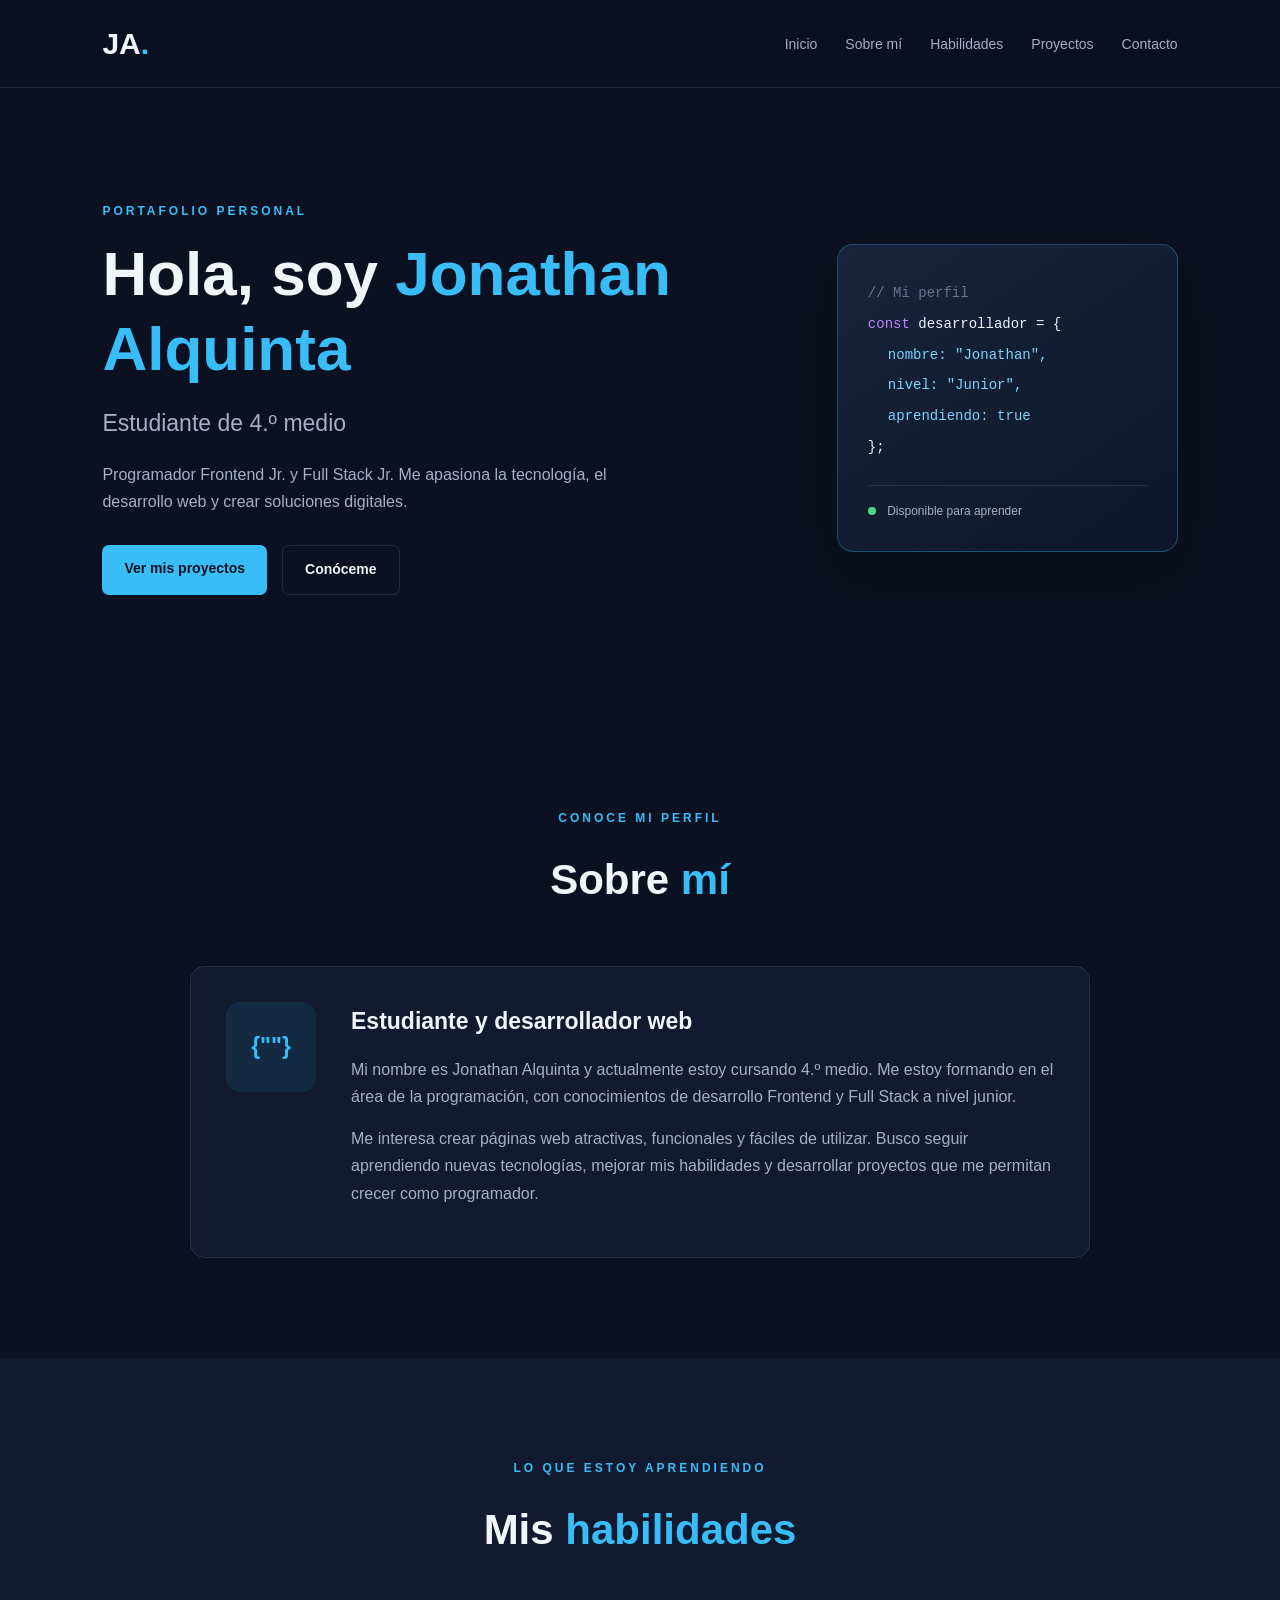
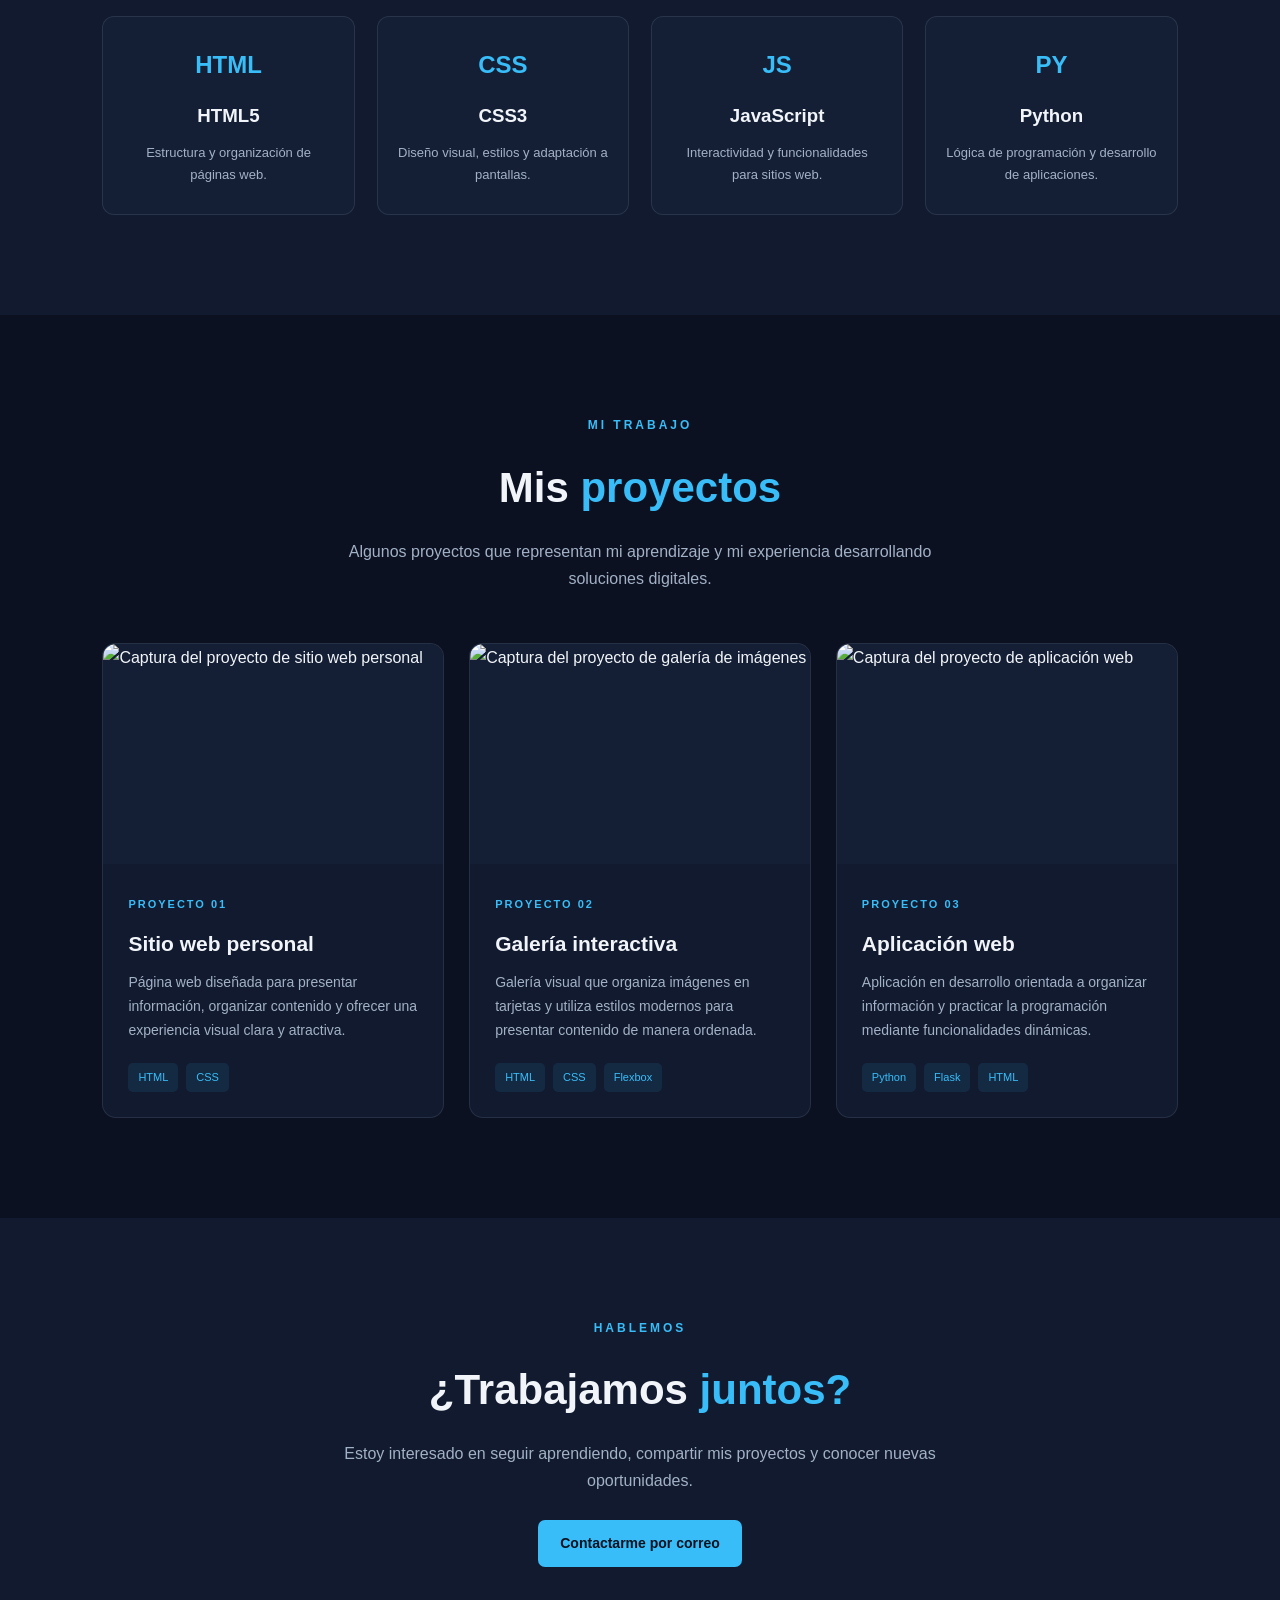
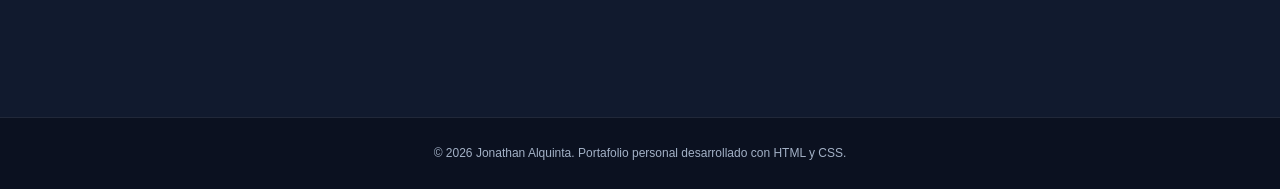
==== index.html @ adeefedc "sdsd dsfsd" ====
<!DOCTYPE html>
<html lang="es">
<head>
    <meta charset="UTF-8">
    <meta name="viewport" content="width=device-width, initial-scale=1.0">

    <title>Jonathan Alquinta | Portafolio</title>

    <link rel="stylesheet" href="style.css">
</head>

<body>

    <!-- Barra de navegación -->
    <header>
        <nav class="navbar">
            <a href="#inicio" class="logo">JA<span>.</span></a>

            <ul class="nav-links">
                <li><a href="#inicio">Inicio</a></li>
                <li><a href="#sobre-mi">Sobre mí</a></li>
                <li><a href="#habilidades">Habilidades</a></li>
                <li><a href="#proyectos">Proyectos</a></li>
                <li><a href="#contacto">Contacto</a></li>
            </ul>
        </nav>
    </header>

    <main>

        <!-- Portada principal -->
        <section id="inicio" class="hero">
            <div class="hero-content">
                <p class="etiqueta">PORTAFOLIO PERSONAL</p>

                <h1>Hola, soy <span>Jonathan Alquinta</span></h1>

                <h2>Estudiante de 4.º medio</h2>

                <p class="hero-description">
                    Programador Frontend Jr. y Full Stack Jr.
                    Me apasiona la tecnología, el desarrollo web
                    y crear soluciones digitales.
                </p>

                <div class="hero-buttons">
                    <a href="#proyectos" class="btn btn-primary">
                        Ver mis proyectos
                    </a>

                    <a href="#sobre-mi" class="btn btn-secondary">
                        Conóceme
                    </a>
                </div>
            </div>

            <div class="hero-decoration">
                <div class="code-card">
                    <p class="code-comment">// Mi perfil</p>
                    <p><span>const</span> desarrollador = {</p>
                    <p class="code-indent">nombre: "Jonathan",</p>
                    <p class="code-indent">nivel: "Junior",</p>
                    <p class="code-indent">aprendiendo: true</p>
                    <p>};</p>
                    <div class="code-status">
                        <span></span> Disponible para aprender
                    </div>
                </div>
            </div>
        </section>

        <!-- Sobre mí -->
        <section id="sobre-mi" class="section">
            <div class="section-heading">
                <p class="etiqueta">CONOCE MI PERFIL</p>
                <h2>Sobre <span>mí</span></h2>
            </div>

            <div class="about-content">
                <div class="about-icon">{"</>"}</div>

                <div class="about-text">
                    <h3>Estudiante y desarrollador web</h3>

                    <p>
                        Mi nombre es Jonathan Alquinta y actualmente
                        estoy cursando 4.º medio. Me estoy formando
                        en el área de la programación, con conocimientos
                        de desarrollo Frontend y Full Stack a nivel junior.
                    </p>

                    <p>
                        Me interesa crear páginas web atractivas,
                        funcionales y fáciles de utilizar. Busco seguir
                        aprendiendo nuevas tecnologías, mejorar mis
                        habilidades y desarrollar proyectos que me
                        permitan crecer como programador.
                    </p>
                </div>
            </div>
        </section>

        <!-- Habilidades -->
        <section id="habilidades" class="section skills-section">
            <div class="section-heading">
                <p class="etiqueta">LO QUE ESTOY APRENDIENDO</p>
                <h2>Mis <span>habilidades</span></h2>
            </div>

            <div class="skills-grid">
                <article class="skill-card">
                    <div class="skill-icon">HTML</div>
                    <h3>HTML5</h3>
                    <p>Estructura y organización de páginas web.</p>
                </article>

                <article class="skill-card">
                    <div class="skill-icon">CSS</div>
                    <h3>CSS3</h3>
                    <p>Diseño visual, estilos y adaptación a pantallas.</p>
                </article>

                <article class="skill-card">
                    <div class="skill-icon">JS</div>
                    <h3>JavaScript</h3>
                    <p>Interactividad y funcionalidades para sitios web.</p>
                </article>

                <article class="skill-card">
                    <div class="skill-icon">PY</div>
                    <h3>Python</h3>
                    <p>Lógica de programación y desarrollo de aplicaciones.</p>
                </article>
            </div>
        </section>

        <!-- Proyectos: exactamente tres tarjetas -->
        <section id="proyectos" class="section">
            <div class="section-heading">
                <p class="etiqueta">MI TRABAJO</p>
                <h2>Mis <span>proyectos</span></h2>
                <p class="section-description">
                    Algunos proyectos que representan mi aprendizaje
                    y mi experiencia desarrollando soluciones digitales.
                </p>
            </div>

            <div class="projects-grid">

                <!-- Proyecto 1 -->
                <article class="project-card">
                    <img
                        src="imagenes/proyecto1.jpg"
                        alt="Captura del proyecto de sitio web personal"
                        class="project-image"
                    >

                    <div class="project-info">
                        <span class="project-number">PROYECTO 01</span>
                        <h3>Sitio web personal</h3>

                        <p>
                            Página web diseñada para presentar información,
                            organizar contenido y ofrecer una experiencia
                            visual clara y atractiva.
                        </p>

                        <div class="tags">
                            <span>HTML</span>
                            <span>CSS</span>
                        </div>
                    </div>
                </article>

                <!-- Proyecto 2 -->
                <article class="project-card">
                    <img
                        src="imagenes/proyecto2.jpg"
                        alt="Captura del proyecto de galería de imágenes"
                        class="project-image"
                    >

                    <div class="project-info">
                        <span class="project-number">PROYECTO 02</span>
                        <h3>Galería interactiva</h3>

                        <p>
                            Galería visual que organiza imágenes en tarjetas
                            y utiliza estilos modernos para presentar
                            contenido de manera ordenada.
                        </p>

                        <div class="tags">
                            <span>HTML</span>
                            <span>CSS</span>
                            <span>Flexbox</span>
                        </div>
                    </div>
                </article>

                <!-- Proyecto 3 -->
                <article class="project-card">
                    <img
                        src="imagenes/proyecto3.jpg"
                        alt="Captura del proyecto de aplicación web"
                        class="project-image"
                    >

                    <div class="project-info">
                        <span class="project-number">PROYECTO 03</span>
                        <h3>Aplicación web</h3>

                        <p>
                            Aplicación en desarrollo orientada a organizar
                            información y practicar la programación
                            mediante funcionalidades dinámicas.
                        </p>

                        <div class="tags">
                            <span>Python</span>
                            <span>Flask</span>
                            <span>HTML</span>
                        </div>
                    </div>
                </article>

            </div>
        </section>

        <!-- Contacto -->
        <section id="contacto" class="section contact-section">
            <div class="section-heading">
                <p class="etiqueta">HABLEMOS</p>
                <h2>¿Trabajamos <span>juntos?</span></h2>

                <p class="section-description">
                    Estoy interesado en seguir aprendiendo, compartir
                    mis proyectos y conocer nuevas oportunidades.
                </p>

                <!-- Reemplaza el correo por el tuyo -->
                <a href="mailto:tu-correo@ejemplo.com"
                class="btn btn-primary">
                    Contactarme por correo
                </a>
            </div>
        </section>

    </main>

    <!-- Pie de página -->
    <footer>
        <p>
            © 2026 Jonathan Alquinta.
            Portafolio personal desarrollado con HTML y CSS.
        </p>
    </footer>

</body>
</html>
---- style.css ----
/* =========================
   CONFIGURACIÓN GENERAL
========================= */

* {
    margin: 0;
    padding: 0;
    box-sizing: border-box;
    scroll-behavior: smooth;
}

:root {
    --fondo: #0b1120;
    --fondo-secundario: #111a2e;
    --tarjeta: #141f35;
    --azul: #38bdf8;
    --azul-oscuro: #0284c7;
    --blanco: #f1f5f9;
    --gris: #a3b1c6;
    --borde: rgba(148, 163, 184, 0.16);
}

body {
    font-family: Arial, Helvetica, sans-serif;
    background-color: var(--fondo);
    color: var(--blanco);
    line-height: 1.7;
}

a {
    text-decoration: none;
    color: inherit;
}

section {
    scroll-margin-top: 90px;
}

.section {
    padding: 100px 8%;
}

/* =========================
   NAVEGACIÓN
========================= */

header {
    background-color: rgba(11, 17, 32, 0.95);
    border-bottom: 1px solid var(--borde);
    position: sticky;
    top: 0;
    z-index: 100;
    backdrop-filter: blur(12px);
}

.navbar {
    max-width: 1400px;
    margin: auto;
    padding: 18px 8%;
    display: flex;
    justify-content: space-between;
    align-items: center;
    gap: 25px;
}

.logo {
    font-size: 30px;
    font-weight: bold;
    color: var(--blanco);
}

.logo span {
    color: var(--azul);
}

.nav-links {
    display: flex;
    list-style: none;
    gap: 28px;
    flex-wrap: wrap;
}

.nav-links a {
    color: var(--gris);
    font-size: 14px;
    transition: color 0.3s;
}

.nav-links a:hover {
    color: var(--azul);
}

/* =========================
   PORTADA
========================= */

.hero {
    min-height: 620px;
    padding: 100px 8%;
    display: flex;
    align-items: center;
    justify-content: space-between;
    gap: 60px;
    max-width: 1600px;
    margin: auto;
}

.hero-content {
    max-width: 680px;
}

.etiqueta {
    color: var(--azul);
    font-size: 12px;
    font-weight: bold;
    letter-spacing: 3px;
    margin-bottom: 16px;
}

.hero h1 {
    font-size: clamp(36px, 5vw, 62px);
    line-height: 1.2;
    margin-bottom: 18px;
}

.hero h1 span,
.section-heading h2 span {
    color: var(--azul);
}

.hero h2 {
    color: var(--gris);
    font-size: 23px;
    font-weight: normal;
    margin-bottom: 18px;
}

.hero-description {
    max-width: 570px;
    color: var(--gris);
    margin-bottom: 30px;
}

.hero-buttons {
    display: flex;
    flex-wrap: wrap;
    gap: 15px;
}

/* Botones */

.btn {
    display: inline-block;
    padding: 12px 22px;
    border-radius: 7px;
    font-size: 14px;
    font-weight: bold;
    transition: 0.3s;
}

.btn-primary {
    background-color: var(--azul);
    color: #08111e;
}

.btn-primary:hover {
    background-color: #7dd3fc;
    transform: translateY(-3px);
}

.btn-secondary {
    border: 1px solid var(--borde);
    color: var(--blanco);
}

.btn-secondary:hover {
    border-color: var(--azul);
    color: var(--azul);
}

/* Tarjeta decorativa de código */

.hero-decoration {
    width: 420px;
    max-width: 100%;
}

.code-card {
    padding: 30px;
    border: 1px solid rgba(56, 189, 248, 0.3);
    background: linear-gradient(145deg, #17243c, #0e1729);
    border-radius: 16px;
    box-shadow: 0 20px 60px rgba(0, 0, 0, 0.25);
    font-family: monospace;
    font-size: 14px;
    overflow-wrap: anywhere;
}

.code-card p {
    margin: 7px 0;
}

.code-card p span {
    color: #c084fc;
}

.code-comment {
    color: #64748b;
}

.code-indent {
    padding-left: 20px;
    color: #7dd3fc;
}

.code-status {
    border-top: 1px solid var(--borde);
    margin-top: 25px;
    padding-top: 15px;
    color: var(--gris);
    font-family: Arial, sans-serif;
    font-size: 12px;
}

.code-status span {
    display: inline-block;
    width: 8px;
    height: 8px;
    border-radius: 50%;
    background-color: #4ade80;
    margin-right: 8px;
}

/* =========================
   TÍTULOS DE SECCIÓN
========================= */

.section-heading {
    text-align: center;
    margin-bottom: 50px;
}

.section-heading h2 {
    font-size: clamp(30px, 4vw, 42px);
    margin-bottom: 15px;
}

.section-description {
    color: var(--gris);
    max-width: 620px;
    margin: 0 auto;
}

/* =========================
   SOBRE MÍ
========================= */

.about-content {
    display: flex;
    align-items: flex-start;
    gap: 35px;
    max-width: 900px;
    margin: auto;
    padding: 35px;
    background-color: var(--fondo-secundario);
    border: 1px solid var(--borde);
    border-radius: 15px;
}

.about-icon {
    flex-shrink: 0;
    width: 90px;
    height: 90px;
    display: grid;
    place-items: center;
    border-radius: 14px;
    background-color: rgba(56, 189, 248, 0.1);
    color: var(--azul);
    font-size: 23px;
    font-weight: bold;
}

.about-text h3 {
    font-size: 23px;
    margin-bottom: 15px;
}

.about-text p {
    color: var(--gris);
    margin-bottom: 15px;
}

/* =========================
   HABILIDADES
========================= */

.skills-section {
    background-color: var(--fondo-secundario);
}

.skills-grid {
    display: grid;
    grid-template-columns: repeat(4, minmax(0, 1fr));
    gap: 22px;
    max-width: 1200px;
    margin: auto;
}

.skill-card {
    padding: 28px 20px;
    background-color: var(--tarjeta);
    border: 1px solid var(--borde);
    border-radius: 12px;
    text-align: center;
    transition: transform 0.3s, border-color 0.3s;
}

.skill-card:hover {
    transform: translateY(-6px);
    border-color: var(--azul);
}

.skill-icon {
    color: var(--azul);
    font-size: 24px;
    font-weight: bold;
    margin-bottom: 15px;
}

.skill-card h3 {
    margin-bottom: 10px;
}

.skill-card p {
    color: var(--gris);
    font-size: 13px;
}

/* =========================
   PROYECTOS
========================= */

.projects-grid {
    display: grid;

    /* Tres tarjetas en una misma fila */
    grid-template-columns: repeat(3, minmax(0, 1fr));

    gap: 25px;
    max-width: 1300px;
    margin: auto;
}

.project-card {
    min-width: 0;
    overflow: hidden;
    background-color: var(--fondo-secundario);
    border: 1px solid var(--borde);
    border-radius: 14px;
    transition: transform 0.3s, border-color 0.3s;
}

.project-card:hover {
    transform: translateY(-7px);
    border-color: var(--azul);
}

.project-image {
    display: block;
    width: 100%;
    height: 220px;
    object-fit: cover;
    background-color: var(--tarjeta);
}

.project-info {
    padding: 25px;
}

.project-number {
    color: var(--azul);
    font-size: 11px;
    font-weight: bold;
    letter-spacing: 2px;
}

.project-info h3 {
    font-size: 21px;
    margin: 10px 0;
}

.project-info p {
    color: var(--gris);
    font-size: 14px;
    margin-bottom: 20px;
}

.tags {
    display: flex;
    flex-wrap: wrap;
    gap: 8px;
}

.tags span {
    padding: 5px 10px;
    border-radius: 5px;
    background-color: rgba(56, 189, 248, 0.1);
    color: var(--azul);
    font-size: 11px;
}

/* =========================
   CONTACTO
========================= */

.contact-section {
    background-color: var(--fondo-secundario);
}

.contact-section .btn {
    margin-top: 25px;
}

/* =========================
   PIE DE PÁGINA
========================= */

footer {
    padding: 25px 8%;
    text-align: center;
    border-top: 1px solid var(--borde);
    color: var(--gris);
    font-size: 12px;
}

/* =========================
   ADAPTACIÓN A TABLETS
========================= */

@media (max-width: 1000px) {
    .hero {
        gap: 35px;
    }

    .skills-grid {
        grid-template-columns: repeat(2, minmax(0, 1fr));
    }

    .projects-grid {
        grid-template-columns: repeat(2, minmax(0, 1fr));
    }
}

/* =========================
   ADAPTACIÓN A CELULARES
========================= */

@media (max-width: 650px) {
    .navbar {
        flex-direction: column;
        gap: 12px;
    }

    .nav-links {
        justify-content: center;
        gap: 12px 18px;
    }

    .hero {
        flex-direction: column;
        align-items: flex-start;
        padding-top: 65px;
        padding-bottom: 65px;
    }

    .hero-decoration {
        width: 100%;
    }

    .section {
        padding: 65px 6%;
    }

    .about-content {
        flex-direction: column;
        padding: 25px;
    }

    .skills-grid,
    .projects-grid {
        grid-template-columns: 1fr;
    }

    .project-image {
        height: 230px;
    }

    .section-heading {
        margin-bottom: 35px;
    }
}
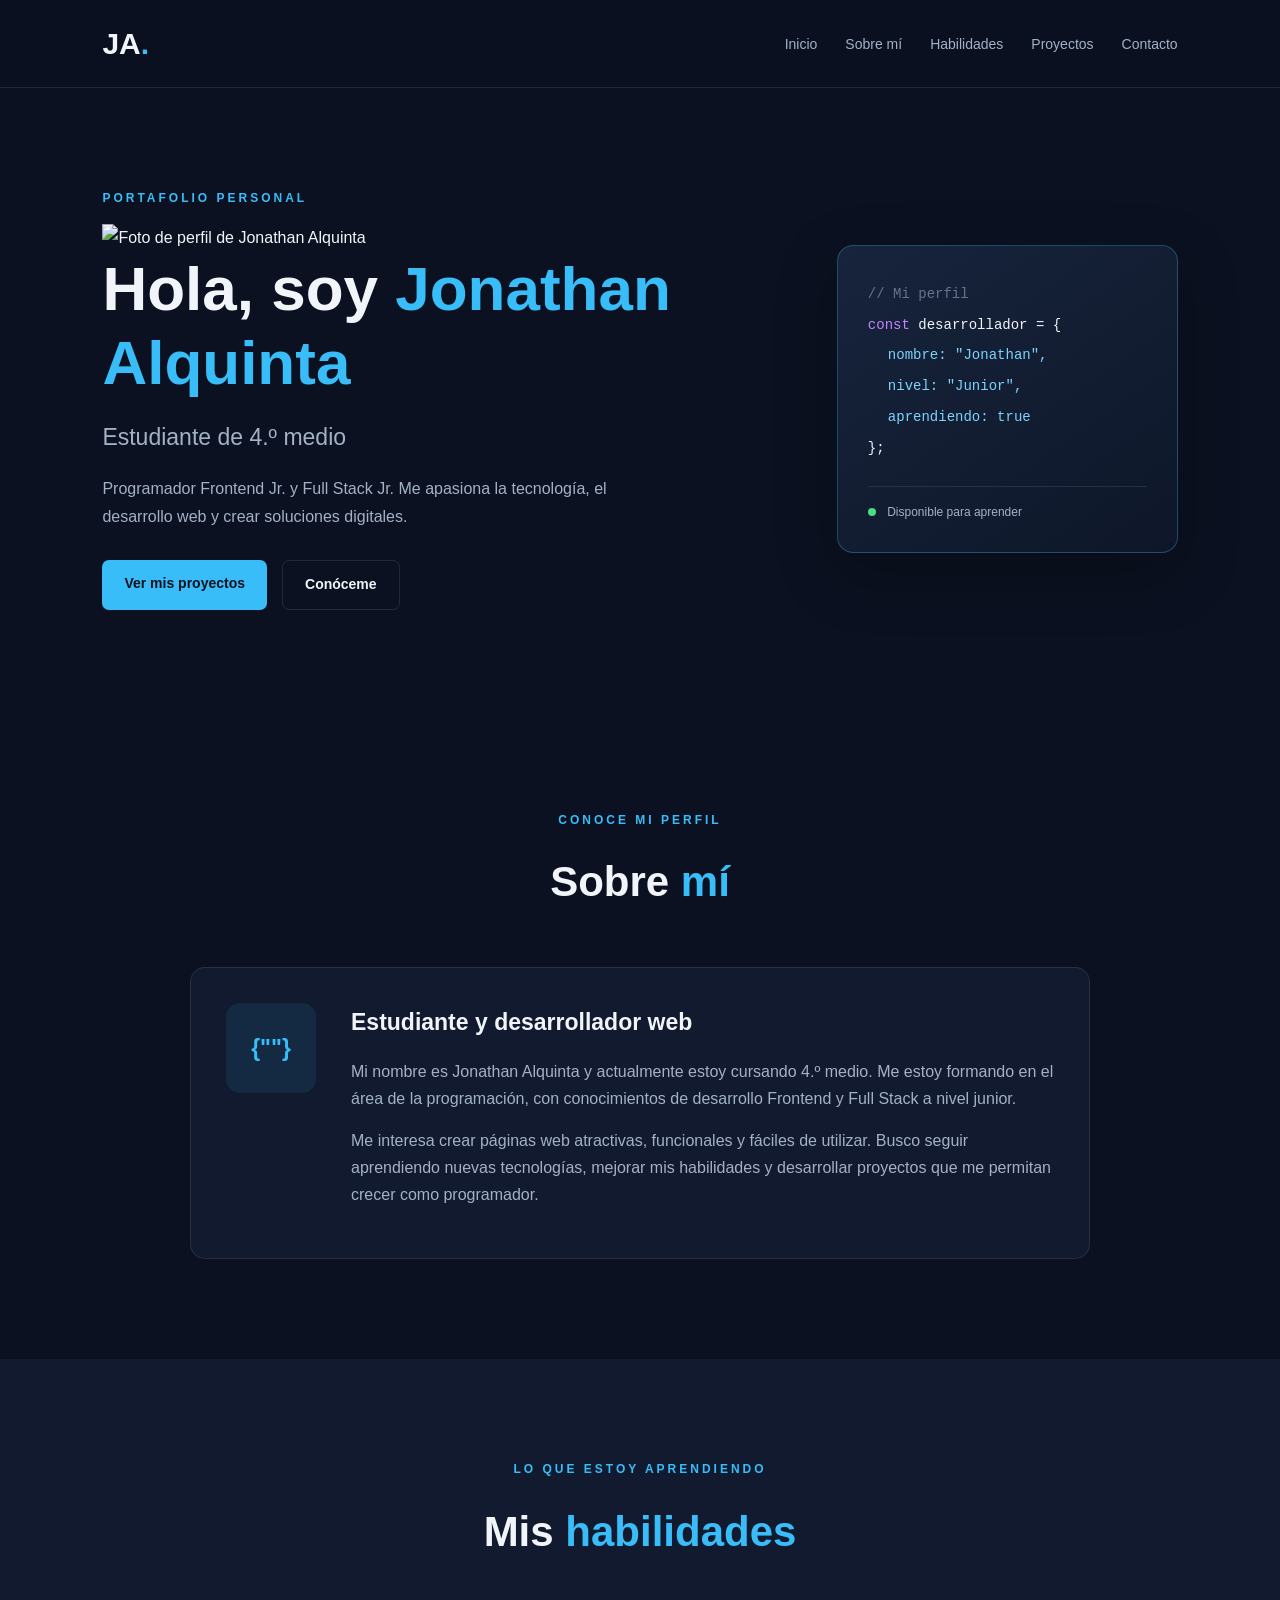
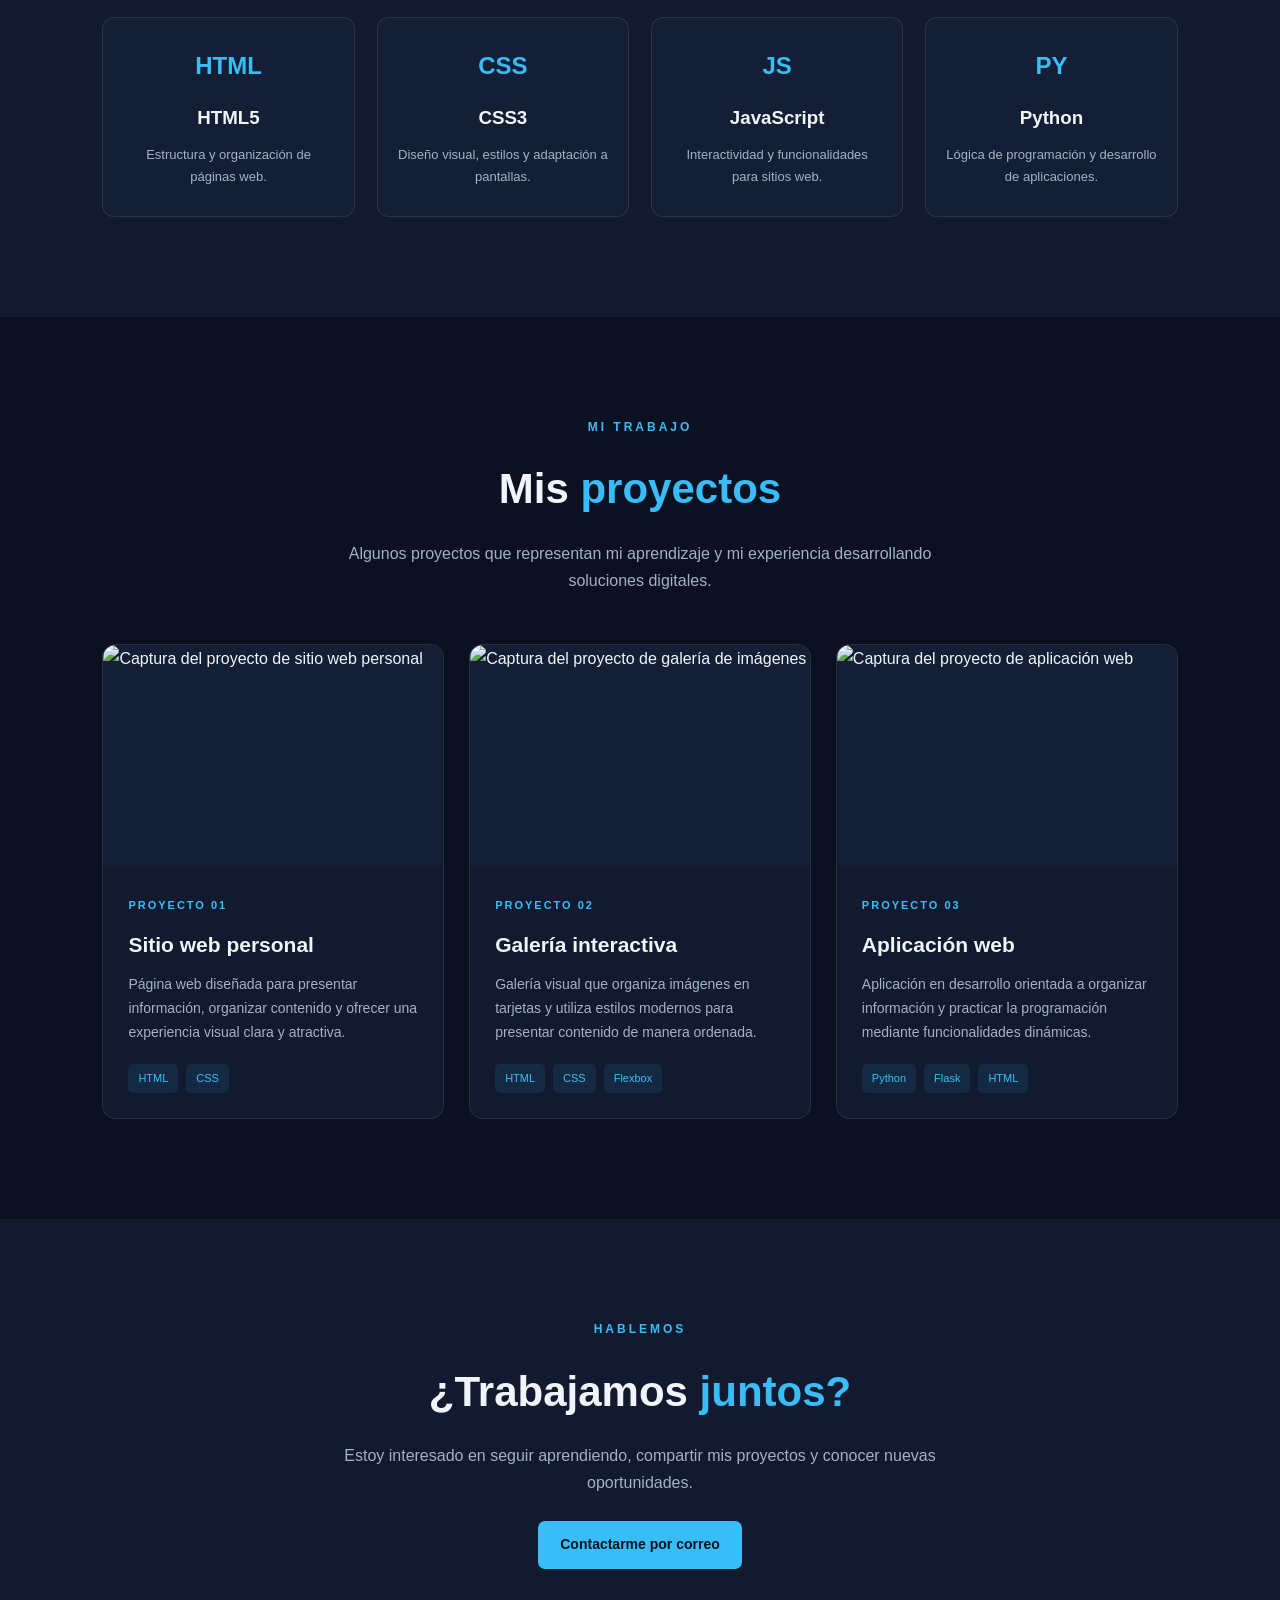
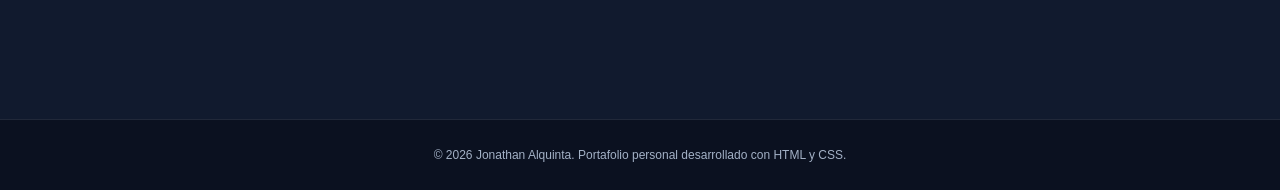
==== commit 9df0e9b5: "dd dd" ====
--- a/index.html
+++ b/index.html
@@ -34,7 +34,17 @@
             <div class="hero-content">
                 <p class="etiqueta">PORTAFOLIO PERSONAL</p>
 
-                <h1>Hola, soy <span>Jonathan Alquinta</span></h1>
+                
+<div class="hero-title-row">
+    <img
+        src="imagenes/perfil.jpg"
+        alt="Foto de perfil de Jonathan Alquinta"
+        class="profile-photo"
+    >
+
+    <h1>Hola, soy <span>Jonathan Alquinta</span></h1>
+</div>
+
 
                 <h2>Estudiante de 4.º medio</h2>
 
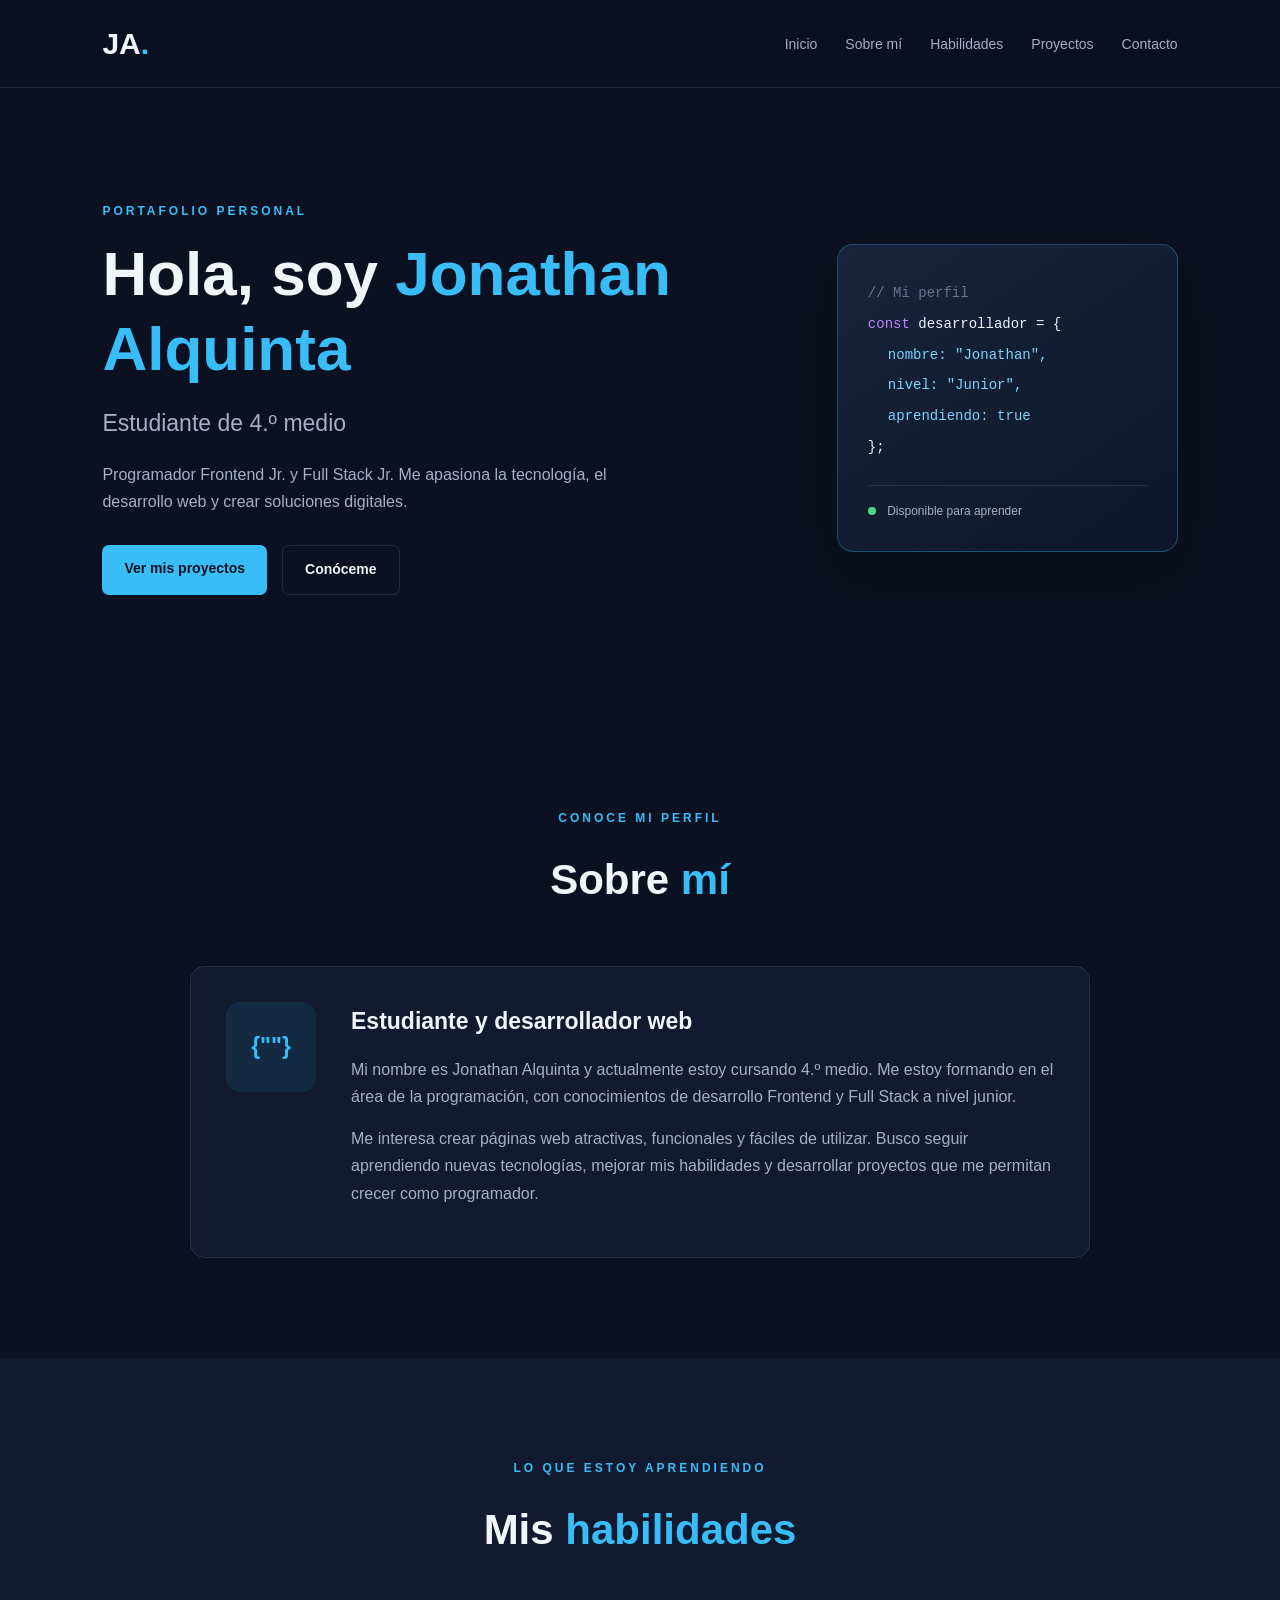
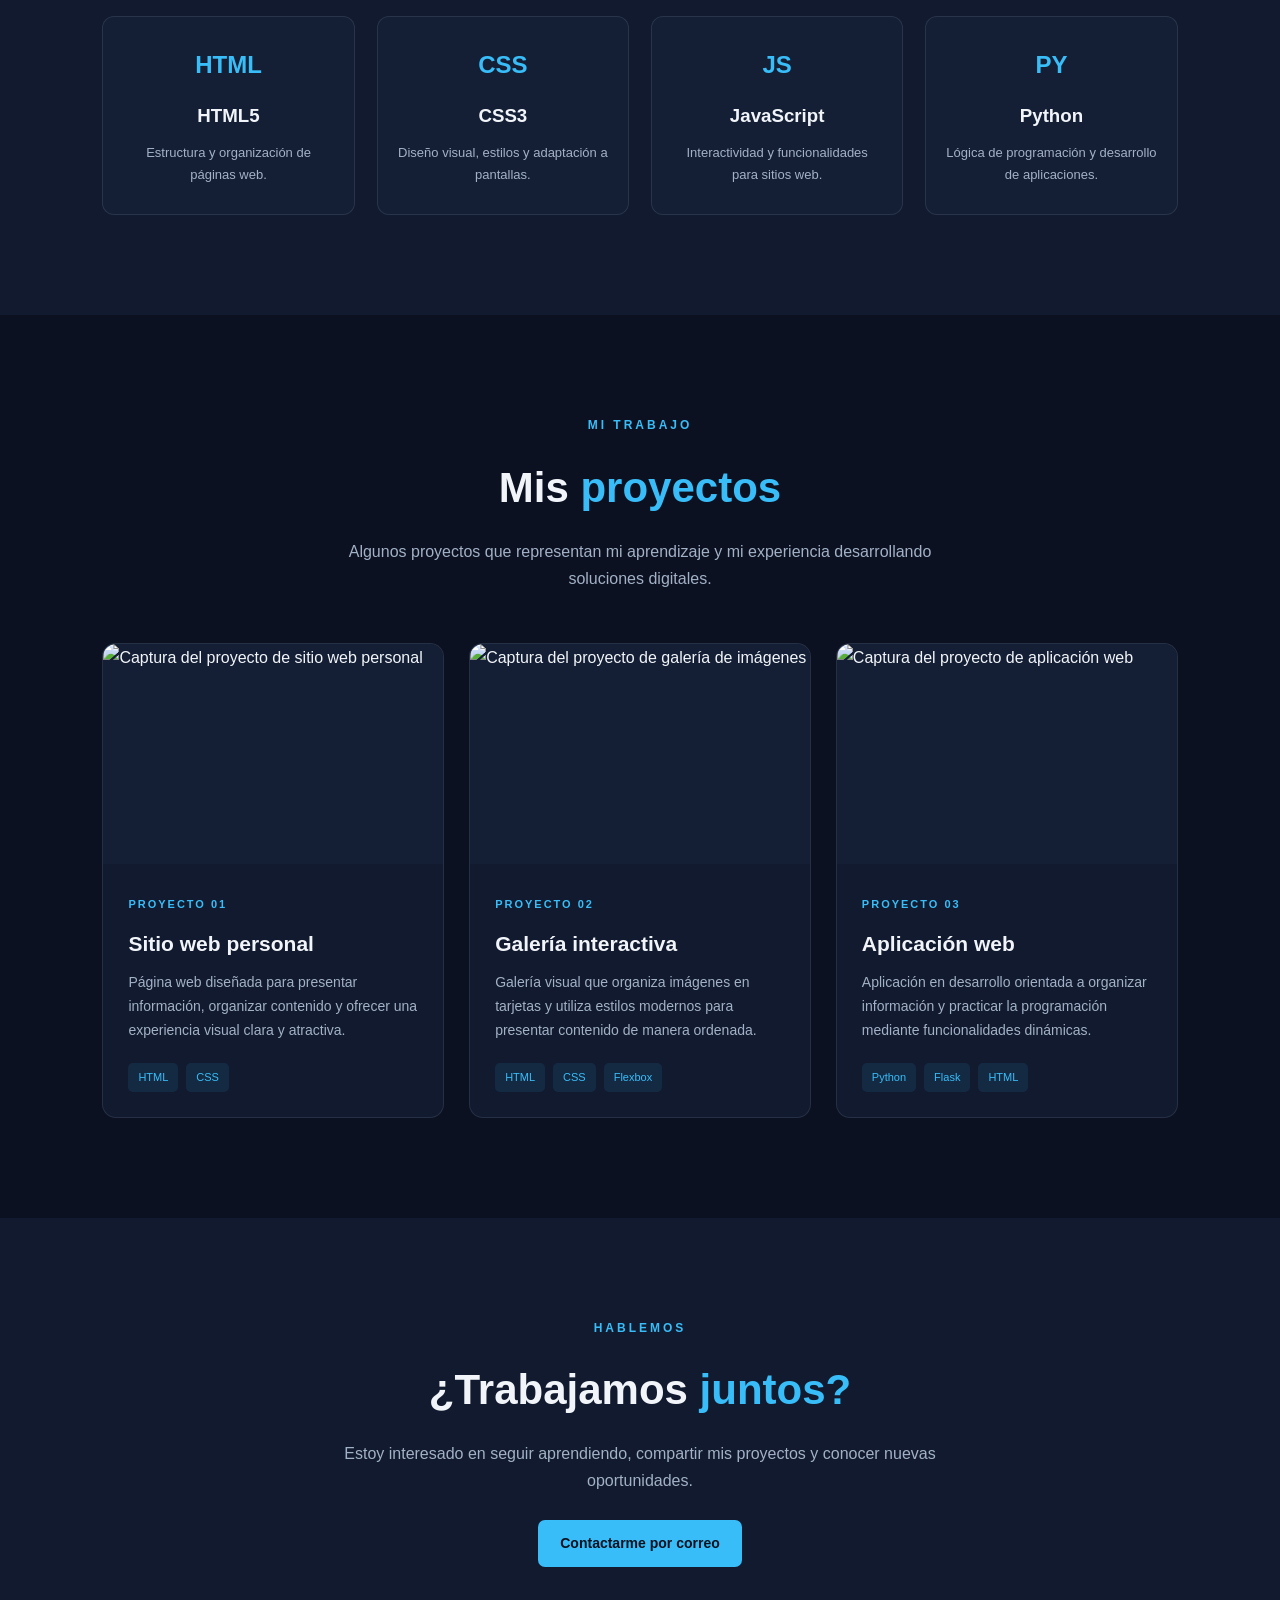
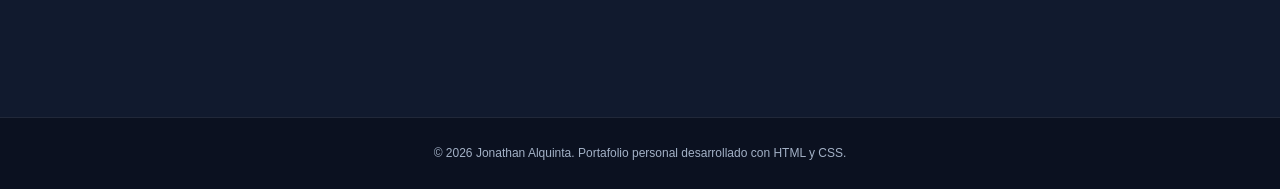
==== commit 2d19085a: "ss ss" ====
--- a/index.html
+++ b/index.html
@@ -34,17 +34,7 @@
             <div class="hero-content">
                 <p class="etiqueta">PORTAFOLIO PERSONAL</p>
 
-                
-<div class="hero-title-row">
-    <img
-        src="imagenes/perfil.jpg"
-        alt="Foto de perfil de Jonathan Alquinta"
-        class="profile-photo"
-    >
-
-    <h1>Hola, soy <span>Jonathan Alquinta</span></h1>
-</div>
-
+                <h1>Hola, soy <span>Jonathan Alquinta</span></h1>
 
                 <h2>Estudiante de 4.º medio</h2>
 
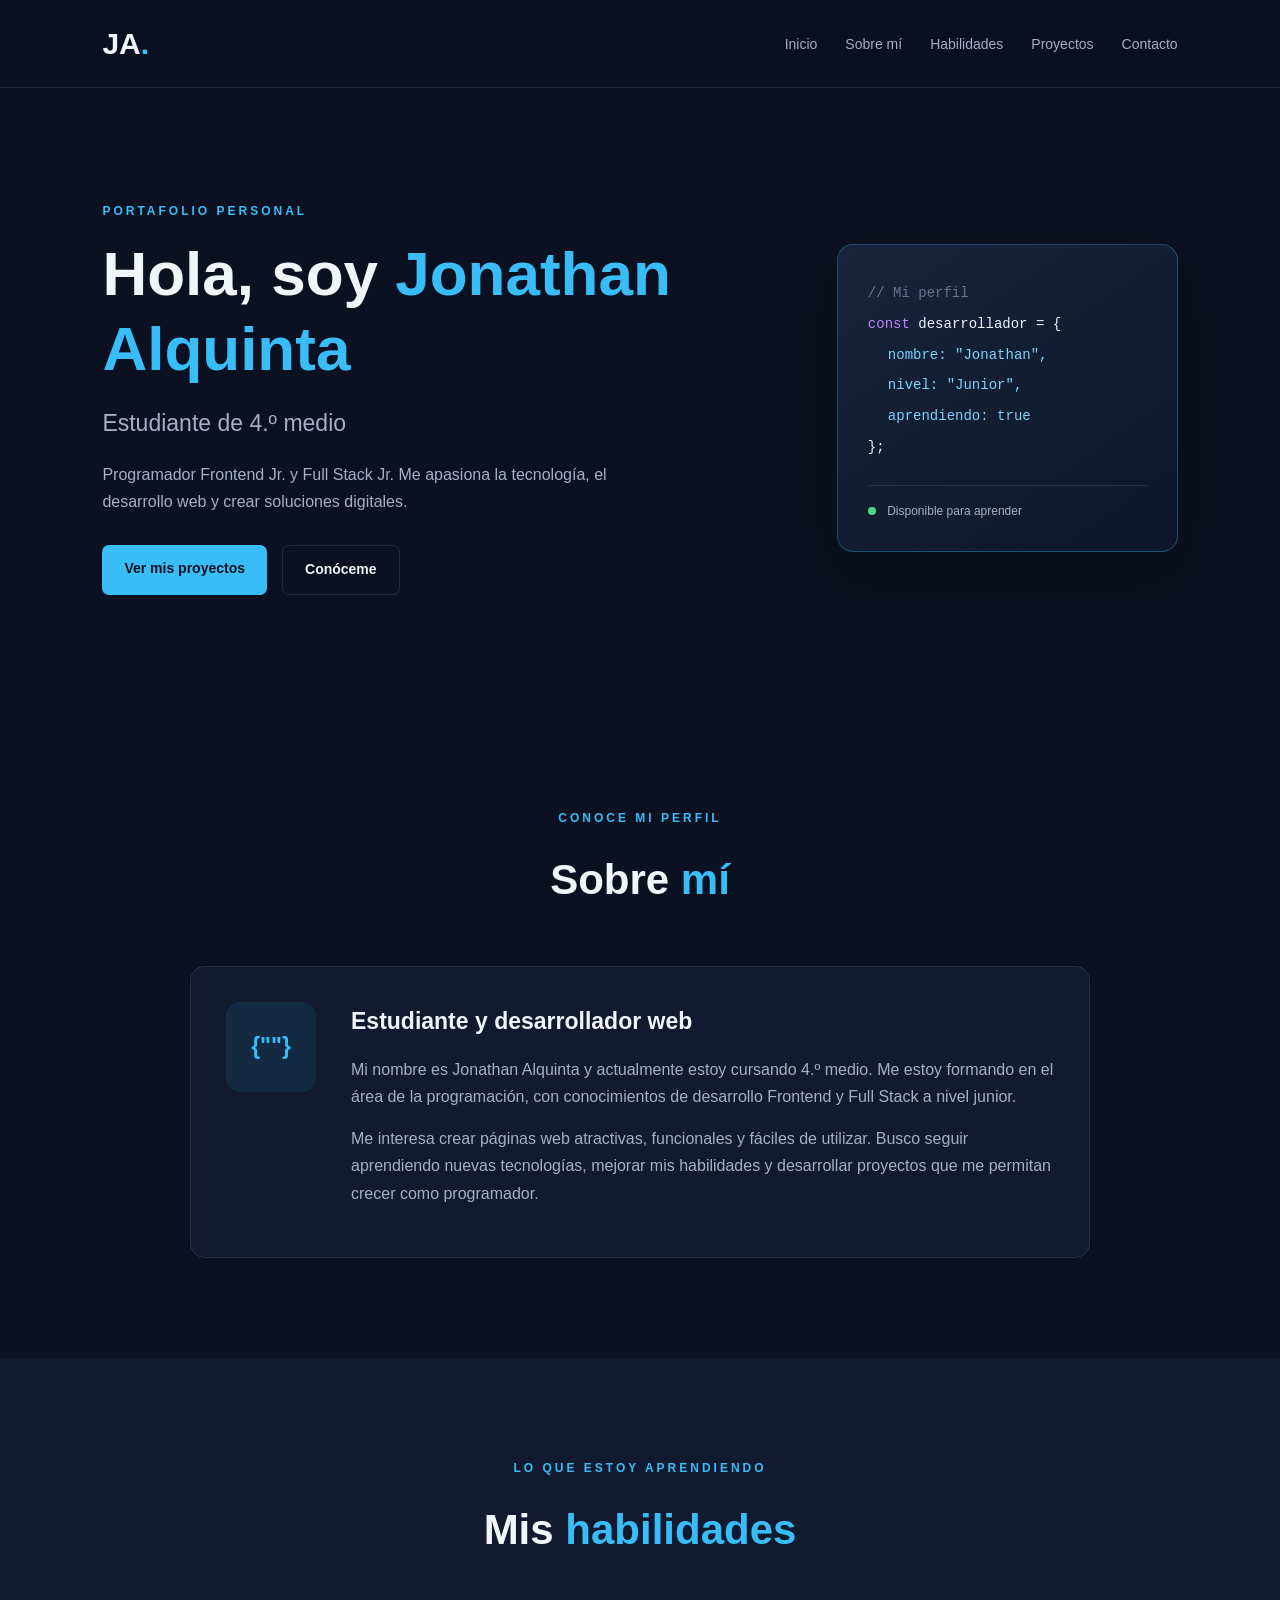
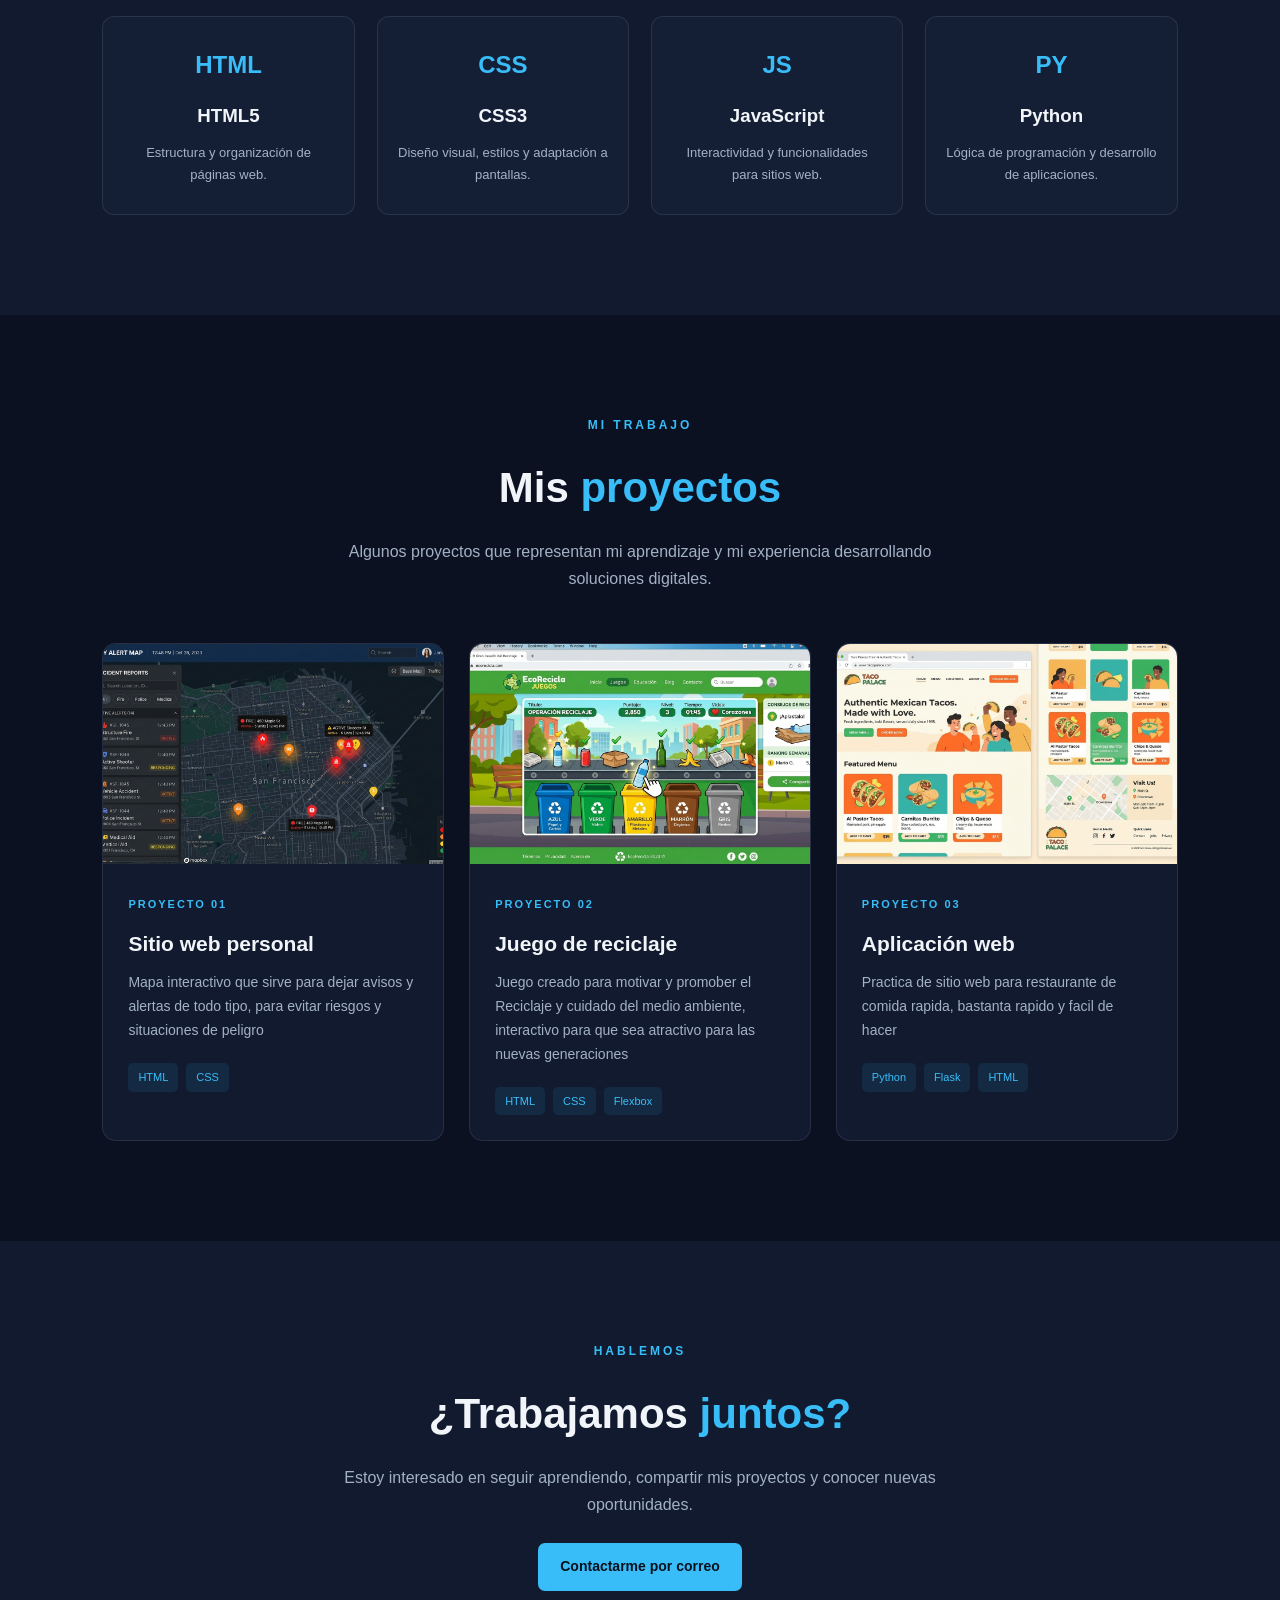
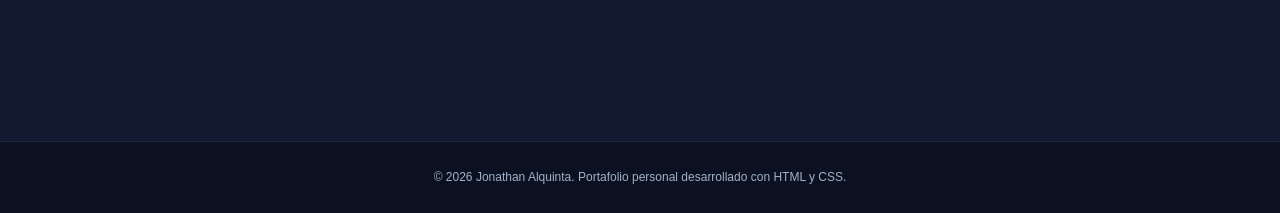
==== commit de0c1e48: "dsd dfdfd" ====
--- a/index.html
+++ b/index.html
@@ -151,8 +151,8 @@
                 <!-- Proyecto 1 -->
                 <article class="project-card">
                     <img
-                        src="imagenes/proyecto1.jpg"
-                        alt="Captura del proyecto de sitio web personal"
+                        src="images/alerty-map.png"
+                        alt="Mapa con alertas"
                         class="project-image"
                     >
 
@@ -161,9 +161,8 @@
                         <h3>Sitio web personal</h3>
 
                         <p>
-                            Página web diseñada para presentar información,
-                            organizar contenido y ofrecer una experiencia
-                            visual clara y atractiva.
+                            Mapa interactivo que sirve para dejar avisos y alertas
+                            de todo tipo, para evitar riesgos y situaciones de peligro
                         </p>
 
                         <div class="tags">
@@ -176,19 +175,19 @@
                 <!-- Proyecto 2 -->
                 <article class="project-card">
                     <img
-                        src="imagenes/proyecto2.jpg"
-                        alt="Captura del proyecto de galería de imágenes"
+                        src="images/juego_reciclaje.png"
+                        alt="Juego de Reciclaje"
                         class="project-image"
                     >
 
                     <div class="project-info">
                         <span class="project-number">PROYECTO 02</span>
-                        <h3>Galería interactiva</h3>
+                        <h3>Juego de reciclaje</h3>
 
                         <p>
-                            Galería visual que organiza imágenes en tarjetas
-                            y utiliza estilos modernos para presentar
-                            contenido de manera ordenada.
+                            Juego creado para motivar y promober el Reciclaje
+                            y cuidado del medio ambiente, interactivo para 
+                            que sea atractivo para las nuevas generaciones
                         </p>
 
                         <div class="tags">
@@ -202,8 +201,8 @@
                 <!-- Proyecto 3 -->
                 <article class="project-card">
                     <img
-                        src="imagenes/proyecto3.jpg"
-                        alt="Captura del proyecto de aplicación web"
+                        src="images/taco_palace.png"
+                        alt="pequeño sitio web de pagina de comida"
                         class="project-image"
                     >
 
@@ -212,9 +211,8 @@
                         <h3>Aplicación web</h3>
 
                         <p>
-                            Aplicación en desarrollo orientada a organizar
-                            información y practicar la programación
-                            mediante funcionalidades dinámicas.
+                            Practica de sitio web para restaurante de comida rapida,
+                            bastanta rapido y facil de hacer
                         </p>
 
                         <div class="tags">
